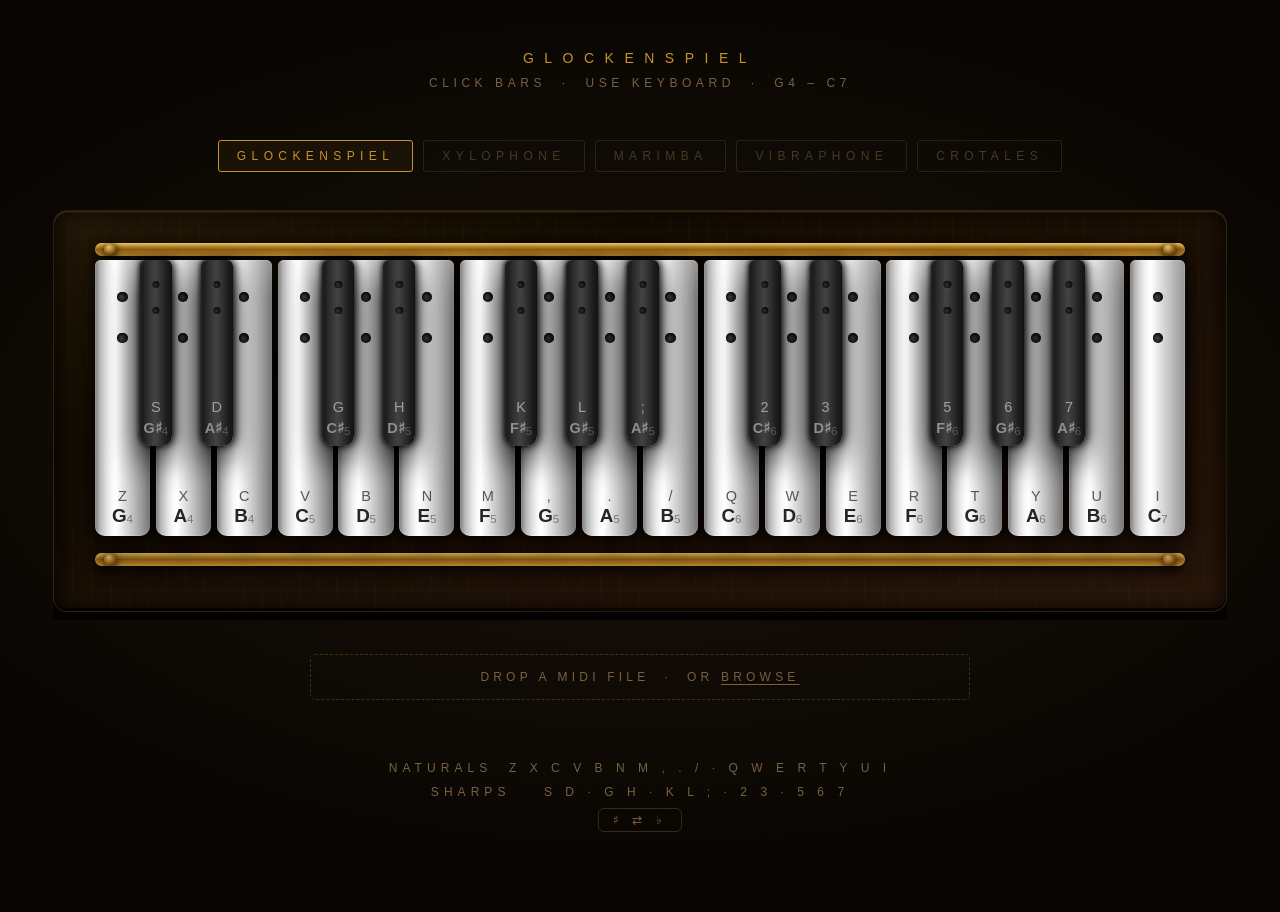
==== index.html @ 22d0d27d "Make crotales detuning pitch-dependent from measured data Using the actual Table I measurements from" ====
<!DOCTYPE html>
<html lang="en">
<head>
<meta charset="UTF-8">
<meta name="viewport" content="width=device-width, initial-scale=1.0">
<title>Mallet</title>
<meta name="theme-color" content="#080604">
<link rel="manifest" href="manifest.json">
<link rel="stylesheet" href="style.css">
</head>
<body>
<div class="page">

  <header>
    <h1>Glockenspiel</h1>
    <p>Click bars &nbsp;·&nbsp; Use keyboard &nbsp;·&nbsp; G4 – C7</p>
  </header>

  <div class="mode-selector">
    <button class="mode-btn active" data-mode="glockenspiel">Glockenspiel</button>
    <button class="mode-btn"        data-mode="xylophone">Xylophone</button>
    <button class="mode-btn"        data-mode="marimba">Marimba</button>
    <button class="mode-btn"        data-mode="vibraphone">Vibraphone</button>
    <button class="mode-btn"        data-mode="crotales">Crotales</button>
  </div>

  <div class="frame-wrap">
    <div class="frame">
      <div class="rail top"></div>
      <div class="bars-wrapper" id="barsWrapper" data-mode="glockenspiel"></div>
      <div class="rail bottom"></div>
    </div>
  </div>

  <div class="pedal-row" id="pedalIndicator">
    <span class="pedal-key">SPACE</span>
    <span class="pedal-label">Sustain pedal</span>
  </div>

  <div class="song-panel">
    <div class="drop-zone" id="dropZone">
      Drop a MIDI file &nbsp;·&nbsp; or <label for="midiInput">browse</label>
      <input type="file" id="midiInput" accept=".mid,.midi">
    </div>
    <div class="song-status" id="loadError"></div>
    <div class="song-loaded" id="songLoaded">
      <div class="song-name" id="songName"></div>
      <div class="song-btns">
        <button class="song-btn" id="btnListen">Listen</button>
        <button class="song-btn" id="btnPractice">Practice</button>
        <button class="song-btn" id="btnStop" disabled>Stop</button>
        <button class="song-btn" id="btnClear">Clear</button>
      </div>
      <div class="tempo-row">
        <span>Speed</span>
        <input type="range" id="tempoSlider" min="25" max="200" value="100">
        <span id="tempoVal">100%</span>
        <button class="song-btn" id="btnCompact" title="Cap silences between notes at 1 second">Compact</button>
        <button class="song-btn" id="btnAllNotes" title="Play out-of-range notes (audio only, no bar highlight)">All notes</button>
      </div>
      <div class="track-row" id="trackRow" style="display:none"></div>
      <div class="song-status" id="songStatus"></div>
    </div>
  </div>

  <footer id="keyGuide"></footer>

</div>
<script>
/* ═══════════════════════════════════════════
   AUDIO ENGINE
═══════════════════════════════════════════ */
let actx = null;
let noiseBuffer = null; // pre-generated marimba noise (reused across notes)
const verbs = {};
let currentMode = 'glockenspiel';
let pedalDown = false;
const vibeVoices = new Map(); // active vibraphone gain nodes for damping
const live = new Map();
const liveTimers = new Map(); // one cleanup timer per midi pitch
let onNotePlayed = () => {}; // assigned by song section

function fadeGain(gain, t, dur) {
  gain.cancelScheduledValues(t);
  // setTargetAtTime smoothly fades from whatever the current interpolated value
  // is (no pop/click), asymptotically reaching 0 with time constant dur/4.
  gain.setTargetAtTime(0.0001, t, dur / 4);
}

function releasePedal() {
  pedalDown = false;
  setPedalVisual(false);
  damp();
}

function normalizeKey(e) {
  return (e.key === ',' || e.key === '.' || e.key === '/') ? e.key : e.key.toLowerCase();
}

function damp() {
  if (!actx) return;
  const t = actx.currentTime;
  vibeVoices.forEach(mg => { try { fadeGain(mg.gain, t, 0.12); } catch(e) {} });
  setTimeout(() => vibeVoices.clear(), 300);
}

function sustain() {
  // When pedal goes down, extend decay of all currently ringing vibe notes
  if (!actx) return;
  const t = actx.currentTime;
  vibeVoices.forEach(mg => { try { fadeGain(mg.gain, t, MODES.vibraphone.maxT); } catch(e) {} });
}

function setPedalVisual(on) {
  pedalEl.classList.toggle('down', on);
}

// Bar range: the notes that have physical bars on screen
const BAR_LO = 67; // G4
const BAR_HI = 96; // C7

// Per-instrument timbre configs
const MODES = {
  glockenspiel: {
    // Inharmonic metal-bar partials (Rossing 1976). The 2.756× ratio
    // is the signature overtone that gives glockenspiels their shimmer.
    partials: [
      { r: 1.000, a: 1.00, t: 4.4  },
      { r: 2.756, a: 0.50, t: 2.9  },
      { r: 5.404, a: 0.22, t: 1.75 },
      { r: 8.933, a: 0.09, t: 1.10 },
      { r: 13.34, a: 0.035,t: 0.70 },
    ],
    gain: 0.26, attack: 0.003, reverbMix: 0.09, maxT: 5.6,
    verb: { dur: 1.8, dec: 3.0 },
  },
  xylophone: {
    // Xylophone bars are denser/harder than marimba, so the 1st overtone
    // lands a 12th above the fundamental (ratio ~3×), giving a brighter,
    // drier cut compared to marimba's wide 4× interval. Harder mallet attack.
    partials: [
      { r: 1.000, a: 1.00, t: 0.90 },
      { r: 3.000, a: 0.45, t: 0.45 },
      { r: 9.100, a: 0.12, t: 0.22 },
    ],
    gain: 0.42, attack: 0.007, reverbMix: 0.08, maxT: 1.2,
    noise: true,
    verb: { dur: 0.7, dec: 4.0 },
  },
  marimba: {
    // Marimba bars are arch-tuned so 1st overtone lands exactly 2 octaves
    // above the fundamental (ratio 4×). Wooden attack via noise burst.
    // The 4× partial gets progressively quieter and shorter at higher pitches —
    // otherwise it lands in harsh frequency territory (e.g. C7's 4× = 8 kHz).
    partials: [
      { r: 1.000, a: 1.00, t: 3.2 },
      { r: 4.000, a: 0.28,
        aFn: m => 0.28 * (0.1 + 0.9 * Math.pow(Math.max(0, 1 - (m - 67) / 29), 1.2)),
        tFn: m => Math.max(0.25, 0.55 * (1 - (m - 67) / 29 * 0.5)),
        t: 0.55 },
    ],
    gain: 0.34, attack: 0.018, reverbMix: 0.30, maxT: 3.5,
    noise: true,
    verb: { dur: 1.6, dec: 2.2 },
  },
  vibraphone: {
    // Vibraphone metal-bar partials + motor-driven tremolo (~5.4 Hz).
    // Longer sustain than glockenspiel; more reverb.
    partials: [
      { r: 1.000, a: 1.00, t: 6.0 },
      { r: 3.880, a: 0.32, t: 3.8 },
      { r: 9.450, a: 0.08, t: 1.6 },
    ],
    gain: 0.24, attack: 0.005, reverbMix: 0.14, maxT: 7.0,
    tremolo: { rate: 5.4, depth: 0.13 },
    verb: { dur: 2.4, dec: 2.2 },
  },
  crotales: {
    // Crotales are thick bell-bronze discs with a central mass, not free bars —
    // their spectrum comes from circular-plate nodal-diameter modes, labeled
    // (2,0), (3,0), (4,0) by their diameter/circle node counts. The struck disc
    // has no true fundamental: the perceived pitch is the (2,0) mode, and the
    // three modes sit at ~2 : ~4 : ~7 — i.e. the 2nd, 4th, and 7th harmonics of
    // a "nonexistent fundamental" an octave below the pitch. Relative to the
    // (2,0) mode that's the "ideal" 1 : 2 : 3.5, which is why crotales sound
    // unusually clean and bell-like next to the overtly inharmonic glockenspiel.
    //
    // But real crotales aren't ideally tuned: Deutsch, Ramirez & Moore (2004)
    // measured the whole C6–C8 Zildjian set and found both upper modes go
    // progressively FLAT relative to the (2,0) as the scale ascends (their
    // Table I / Fig. 5). rFn reproduces that measured trend with a linear fit
    // to their data, so low bars ring near 1:2:3.5 and high bars pull flatter —
    // audibly the real instrument's imperfect intonation, not an idealization.
    // Hard mallets give a fast, bright attack; solid bronze gives an
    // exceptionally long, clear ring (players often damp by hand rather than
    // wait it out).
    partials: [
      { r: 1.000, a: 1.00, t: 9.0 },
      { rFn: m => -0.01054 * m + 2.8807, a: 0.22, t: 4.5 }, // (3,0)/(2,0): ~2.18 (G4) → ~1.87 (C7)
      { rFn: m => -0.02504 * m + 5.5409, a: 0.07, t: 2.0 }, // (4,0)/(2,0): ~3.86 (G4) → ~3.14 (C7)
    ],
    gain: 0.23, attack: 0.002, reverbMix: 0.11, maxT: 9.5,
    verb: { dur: 2.6, dec: 2.6 },
  },
};

let globalVibeLFO = null, globalVibeLFOGain = null;

function boot() {
  if (actx) { actx.state === 'suspended' && actx.resume(); return; }
  actx = new (window.AudioContext || window.webkitAudioContext)();
  // Pre-generate noise buffer once; only the per-note bandpass filter frequency varies
  const nLen = actx.sampleRate * 0.035 | 0;
  noiseBuffer = actx.createBuffer(1, nLen, actx.sampleRate);
  const nd = noiseBuffer.getChannelData(0);
  for (let i = 0; i < nLen; i++) nd[i] = Math.random() * 2 - 1;
  for (const [name, cfg] of Object.entries(MODES)) {
    verbs[name] = mkVerb(actx, cfg.verb.dur, cfg.verb.dec);
    verbs[name].connect(actx.destination);
  }
  // Single global vibraphone LFO — all notes share the same motor phase
  const vt = MODES.vibraphone.tremolo;
  globalVibeLFO = actx.createOscillator();
  globalVibeLFOGain = actx.createGain();
  globalVibeLFO.type = 'sine';
  globalVibeLFO.frequency.value = vt.rate;
  globalVibeLFOGain.gain.value = vt.depth;
  globalVibeLFO.connect(globalVibeLFOGain);
  globalVibeLFO.start();
}

function mkVerb(c, dur, dec) {
  const sr = c.sampleRate, len = sr * dur | 0;
  const b = c.createBuffer(2, len, sr);
  for (let ch = 0; ch < 2; ch++) {
    const d = b.getChannelData(ch);
    for (let i = 0; i < len; i++)
      d[i] = (Math.random() * 2 - 1) * Math.pow(1 - i / len, dec);
  }
  const v = c.createConvolver(); v.buffer = b; return v;
}

const hz = m => 440 * Math.pow(2, (m - 69) / 12);

function ding(midi) {
  boot();
  const cfg = MODES[currentMode];
  const f = hz(midi), t = actx.currentTime;

  // Retrigger: fade previous voice on this pitch out fast
  const prev = live.get(midi);
  if (prev) try { fadeGain(prev, t, 0.055); } catch(e) {}

  const mg = actx.createGain();
  const damped = currentMode === 'vibraphone' && !pedalDown;
  // mg stays flat at cfg.gain — natural decay is handled by each partial's own
  // envelope. mg is only used for forced damping (retrigger / pedal release).
  mg.gain.setValueAtTime(cfg.gain, t);
  if (damped) mg.gain.setTargetAtTime(0.0001, t, 0.18 / 4); // immediate damp
  if (currentMode === 'vibraphone') vibeVoices.set(midi, mg);

  // Vibraphone tremolo: downstream gain node modulated by the shared global LFO
  // so all simultaneously ringing notes share the same motor phase.
  let outNode = mg;
  if (cfg.tremolo) {
    const tremoloGain = actx.createGain();
    tremoloGain.gain.setValueAtTime(1.0, t);
    mg.connect(tremoloGain);
    outNode = tremoloGain;
    globalVibeLFOGain.connect(tremoloGain.gain);
  }

  outNode.connect(actx.destination);

  const reverbMix = damped ? 0.01 : cfg.reverbMix;
  const rg = actx.createGain(); rg.gain.setValueAtTime(reverbMix, t);
  outNode.connect(rg); rg.connect(verbs[currentMode]);

  // Wooden mallet thump: bandpass noise centered below the note frequency
  // (yarn mallets are soft — lower center freq, broader Q than xylophone)
  if (cfg.noise) {
    const ns = actx.createBufferSource(); ns.buffer = noiseBuffer;
    const noiseFreq = currentMode === 'marimba' ? Math.min(f * 0.6, 500) : f;
    const noiseQ    = currentMode === 'marimba' ? 0.8 : 1.5;
    const noiseDur  = currentMode === 'marimba' ? 0.055 : 0.035;
    const noiseAmp  = currentMode === 'marimba' ? 0.12 : 0.18;
    const nf = actx.createBiquadFilter(); nf.type = 'bandpass'; nf.frequency.value = noiseFreq; nf.Q.value = noiseQ;
    const ng = actx.createGain();
    ng.gain.setValueAtTime(noiseAmp, t); ng.gain.exponentialRampToValueAtTime(0.0001, t + noiseDur);
    ns.connect(nf); nf.connect(ng); ng.connect(mg);
    ns.start(t); ns.stop(t + noiseDur + 0.015);
  }

  cfg.partials.forEach(p => {
    const pr = p.rFn ? p.rFn(midi) : p.r;
    const freq = f * pr;
    if (freq >= actx.sampleRate / 2) return; // above Nyquist — skip to avoid aliasing
    const o = actx.createOscillator(), g = actx.createGain();
    o.type = 'sine'; o.frequency.value = freq;
    const pa = p.aFn ? p.aFn(midi) : p.a;
    const pt = p.tFn ? p.tFn(midi) : p.t;
    g.gain.setValueAtTime(0, t);
    g.gain.linearRampToValueAtTime(pa, t + cfg.attack);
    g.gain.exponentialRampToValueAtTime(0.0001, t + pt);
    o.connect(g); g.connect(mg);
    o.start(t); o.stop(t + pt + 0.15);
  });

  live.set(midi, mg.gain);
  clearTimeout(liveTimers.get(midi));
  liveTimers.set(midi, setTimeout(() => { live.delete(midi); liveTimers.delete(midi); }, (cfg.maxT + 1) * 1000));
  onNotePlayed(midi);
}

/* ═══════════════════════════════════════════
   NOTE DEFINITIONS
   3 octaves: G4 → C7
   18 natural notes, 12 sharps (30 total)
═══════════════════════════════════════════ */
const NAT = [
  {n:'G', o:4, m:67}, {n:'A', o:4, m:69}, {n:'B', o:4, m:71},
  {n:'C', o:5, m:72}, {n:'D', o:5, m:74}, {n:'E', o:5, m:76},
  {n:'F', o:5, m:77}, {n:'G', o:5, m:79}, {n:'A', o:5, m:81},
  {n:'B', o:5, m:83}, {n:'C', o:6, m:84}, {n:'D', o:6, m:86},
  {n:'E', o:6, m:88}, {n:'F', o:6, m:89}, {n:'G', o:6, m:91},
  {n:'A', o:6, m:93}, {n:'B', o:6, m:95}, {n:'C', o:7, m:96},
];

// 17 slots = gaps between 18 naturals; null = no accidental
const SHR = [
  {n:'G\u266F', f:'A\u266D', o:4, m:68}, {n:'A\u266F', f:'B\u266D', o:4, m:70}, null,
  {n:'C\u266F', f:'D\u266D', o:5, m:73}, {n:'D\u266F', f:'E\u266D', o:5, m:75}, null,
  {n:'F\u266F', f:'G\u266D', o:5, m:78}, {n:'G\u266F', f:'A\u266D', o:5, m:80}, {n:'A\u266F', f:'B\u266D', o:5, m:82}, null,
  {n:'C\u266F', f:'D\u266D', o:6, m:85}, {n:'D\u266F', f:'E\u266D', o:6, m:87}, null,
  {n:'F\u266F', f:'G\u266D', o:6, m:90}, {n:'G\u266F', f:'A\u266D', o:6, m:92}, {n:'A\u266F', f:'B\u266D', o:6, m:94}, null,
];

// Keyboard layout mirrors a piano:
//  Natural row:  Z X C V B N M , . /  Q W E R T Y U I
//  Sharp row:    S D   G H   K L ;    2 3   5 6 7
// (J sits above the E–F gap which has no sharp, so sharps shift to K L ;)
const NAT_K = ['z','x','c','v','b','n','m',',','.','/','q','w','e','r','t','y','u','i'];
const SHR_K = ['s','d',null,'g','h',null,'k','l',';',null,'2','3',null,'5','6','7',null];

const M2K = {}, K2M = {}; // midi↔key bidirectional lookup
NAT.forEach((nd, i) => { const k = NAT_K[i]; if (k) { M2K[nd.m] = k; K2M[k] = nd.m; } });
SHR.forEach((sd, i) => { const k = SHR_K[i]; if (sd && k) { M2K[sd.m] = k; K2M[k] = sd.m; } });

/* ═══════════════════════════════════════════
   DOM CONSTRUCTION
═══════════════════════════════════════════ */
const wrap = document.getElementById('barsWrapper');
const midi2el = {}; // midi → bar DOM element

const natRow = document.createElement('div');
natRow.className = 'row-naturals';
NAT.forEach(nd => natRow.appendChild(mkBar(nd.n, nd.o, nd.m, false)));

const shrRow = document.createElement('div');
shrRow.className = 'row-sharps';
SHR.forEach(sd => {
  const sp = document.createElement('div');
  sp.className = 'sharp-spacer';
  if (sd) sp.appendChild(mkBar(sd.n, sd.o, sd.m, true, sd.f));
  shrRow.appendChild(sp);
});

wrap.appendChild(natRow);
wrap.appendChild(shrRow);

function mkBar(note, oct, midi, isSharp, flatNote = null) {
  const el = document.createElement('div');
  el.className = `bar ${isSharp ? 'sharp' : 'natural'}`;
  el.dataset.midi = midi;
  if (isSharp) { el.dataset.sharp = note; el.dataset.flat = flatNote; el.dataset.oct = oct; }
  midi2el[midi] = el;

  // Mounting holes
  for (let i = 0; i < 2; i++) {
    const h = document.createElement('div'); h.className = 'hole';
    el.appendChild(h);
  }

  // Key hint
  const k = M2K[midi];
  if (k) {
    const kl = document.createElement('span');
    kl.className = 'key-label';
    kl.textContent = k.toUpperCase();
    el.appendChild(kl);
  }

  // Note label (lowest element)
  const lbl = document.createElement('span');
  lbl.className = 'bar-label';
  lbl.innerHTML = `${note}<span class="oct">${oct}</span>`;
  el.appendChild(lbl);

  const play = e => {
    e.preventDefault();
    ding(midi);
    flash(el);
  };
  el.addEventListener('mousedown', play);
  el.addEventListener('touchstart', play, { passive: false });
  return el;
}

function flash(el) {
  el.classList.remove('hit');
  void el.offsetWidth; // restart animation
  el.classList.add('hit');
  setTimeout(() => el.classList.remove('hit'), 580);
}

/* ═══════════════════════════════════════════
   LABEL MODE  (Shift key cycles)
═══════════════════════════════════════════ */
const LABEL_MODES = ['sharps', 'flats', 'none'];
let labelMode = 'sharps';

function applyLabelMode() {
  wrap.dataset.labels = labelMode;
  document.querySelectorAll('.bar.sharp').forEach(bar => {
    const lbl = bar.querySelector('.bar-label');
    if (!lbl) return;
    const name = labelMode === 'flats' ? bar.dataset.flat : bar.dataset.sharp;
    lbl.innerHTML = `${name}<span class="oct">${bar.dataset.oct}</span>`;
  });
}
applyLabelMode();

/* ═══════════════════════════════════════════
   KEYBOARD INPUT
═══════════════════════════════════════════ */
const held = new Set();
const modeButtons = document.querySelectorAll('.mode-btn');
const pedalEl = document.getElementById('pedalIndicator');

document.addEventListener('keydown', e => {
  if (e.repeat || e.ctrlKey || e.metaKey || e.altKey) return;

  // Shift = cycle note label mode (sharps → flats → none)
  if (e.key === 'Shift') {
    labelMode = LABEL_MODES[(LABEL_MODES.indexOf(labelMode) + 1) % LABEL_MODES.length];
    applyLabelMode();
    return;
  }

  if (e.shiftKey) return; // don't play notes while shift is held

  // Spacebar = vibraphone sustain pedal
  if (e.code === 'Space') {
    e.preventDefault();
    if (currentMode === 'vibraphone' && !pedalDown) {
      pedalDown = true;
      setPedalVisual(true);
      sustain(); // extend any already-ringing notes
    }
    return;
  }

  const key = normalizeKey(e);
  if (held.has(key)) return;
  const midi = K2M[key];
  if (!midi) return;
  e.preventDefault();
  held.add(key);
  ding(midi);
  const bar = midi2el[midi];
  if (bar) flash(bar);
});

document.addEventListener('keyup', e => {
  // Release pedal
  if (e.code === 'Space') {
    e.preventDefault();
    if (pedalDown) releasePedal();
    return;
  }
  held.delete(normalizeKey(e));
});

/* ═══════════════════════════════════════════
   MODE SWITCHING
═══════════════════════════════════════════ */
modeButtons.forEach(btn => {
  btn.addEventListener('click', () => {
    btn.blur(); // prevent button keeping focus and stealing spacebar
    if (pedalDown) releasePedal();

    currentMode = btn.dataset.mode;
    modeButtons.forEach(b => b.classList.remove('active'));
    btn.classList.add('active');
    wrap.dataset.mode = currentMode;
    document.querySelector('header h1').textContent = btn.textContent;

    // Show pedal hint only for vibraphone
    pedalEl.classList.toggle('visible', currentMode === 'vibraphone');
  });
});

/* ═══════════════════════════════════════════
   KEY GUIDE FOOTER
═══════════════════════════════════════════ */
document.getElementById('keyGuide').innerHTML =
  'Naturals&nbsp; Z X C V B N M , . / · Q W E R T Y U I<br>' +
  'Sharps&nbsp;&nbsp;&nbsp; S D · G H · K L ; · 2 3 · 5 6 7<br>' +
  '<button id="btnLabelCycle" class="label-cycle-btn">&#9839; &#8644; &#9837;</button>';

document.getElementById('btnLabelCycle').addEventListener('click', () => {
  labelMode = LABEL_MODES[(LABEL_MODES.indexOf(labelMode) + 1) % LABEL_MODES.length];
  applyLabelMode();
});
</script>
<script src="parser.js"></script>
<script src="midi.js"></script>
<script>
  if ('serviceWorker' in navigator) {
    navigator.serviceWorker.register('/mallet/sw.js');
  }
</script>
</body>
</html>
---- style.css ----
*, *::before, *::after { margin: 0; padding: 0; box-sizing: border-box; }

:root {
  --nat-w: 38px;
  --nat-h: 190px;
  --shr-w: 22px;
  --shr-h: 128px;
  --slot:  42px;
  --half:  21px;
  --gold:  #c8922a;
}

body {
  background: #080604;
  min-height: 100vh;
  display: flex;
  flex-direction: column;
  align-items: center;
  justify-content: center;
  font-family: 'Optima', 'Segoe UI', Candara, 'Gill Sans MT', sans-serif;
  overflow-x: auto;
  padding: 50px 24px 80px;
}

body::before {
  content: '';
  position: fixed;
  inset: 0;
  background: radial-gradient(ellipse 65% 50% at 50% 48%, rgba(55,35,12,0.42) 0%, transparent 100%);
  pointer-events: none;
}

.page {
  position: relative;
  z-index: 1;
  display: flex;
  flex-direction: column;
  align-items: center;
}

/* ── HEADER ── */
header {
  text-align: center;
  margin-bottom: 50px;
}
header h1 {
  font-size: 14px;
  font-weight: 400;
  letter-spacing: 0.75em;
  text-transform: uppercase;
  color: var(--gold);
  margin-bottom: 10px;
}
header p {
  font-size: 12px;
  letter-spacing: 0.38em;
  text-transform: uppercase;
  color: #7a6040;
}

/* ── FRAME SCROLL WRAPPER ── */
.frame-wrap {
  overflow-x: auto;
  -webkit-overflow-scrolling: touch;
  max-width: 100vw;
  padding-bottom: 8px; /* room for scrollbar if visible */
}

/* ── FRAME ── */
.frame {
  position: relative;
  zoom: 1.45;
  background:
    repeating-linear-gradient(89deg,
      rgba(255,185,55,0.014) 0px, rgba(255,185,55,0.014) 1px,
      transparent 1px, transparent 13px),
    linear-gradient(158deg, #231808 0%, #130c02 28%, #1e1107 62%, #28160a 100%);
  border-radius: 10px;
  padding: 34px 28px 52px;
  border: 1px solid rgba(200,146,42,0.1);
  box-shadow:
    0 55px 130px rgba(0,0,0,0.97),
    0 22px 55px rgba(0,0,0,0.85),
    inset 0 1px 0 rgba(200,146,42,0.2),
    inset 0 -2px 0 rgba(0,0,0,0.7),
    inset 5px 0 10px rgba(0,0,0,0.5),
    inset -5px 0 10px rgba(0,0,0,0.5);
}

/* ── RAILS ── */
.rail {
  position: absolute;
  left: 28px;
  right: 28px;
  height: 9px;
  border-radius: 5px;
  background: linear-gradient(180deg,
    rgba(235,192,88,0.95) 0%,
    rgba(152,98,18,1)    50%,
    rgba(210,158,58,0.9) 100%);
  box-shadow: 0 3px 9px rgba(0,0,0,0.8), inset 0 1px 2px rgba(255,242,148,0.38);
}
.rail.top    { top: 22px; }
.rail.bottom { bottom: 31px; }
.rail::before, .rail::after {
  content: '';
  position: absolute;
  width: 9px; height: 9px;
  border-radius: 50%;
  top: 0;
  background: radial-gradient(circle at 38% 33%, #e8ca72, #9a6515, #280f04);
  box-shadow: 0 1px 5px rgba(0,0,0,0.95);
}
.rail::before { left: 6px; }
.rail::after  { right: 6px; }

/* ── BARS WRAPPER ── */
.bars-wrapper { position: relative; }

.row-naturals {
  display: flex;
  gap: 4px;
  position: relative;
  z-index: 1;
}

.row-sharps {
  position: absolute;
  top: 0;
  left: var(--half);
  display: flex;
  z-index: 3;
  pointer-events: none;
}
.sharp-spacer {
  width: var(--slot);
  display: flex;
  justify-content: center;
  pointer-events: none;
}

/* ── BARS ── */
.bar {
  position: relative;
  cursor: crosshair;
  border-radius: 4px 4px 7px 7px;
  user-select: none;
  display: flex;
  flex-direction: column;
  align-items: center;
  flex-shrink: 0;
  pointer-events: all;
  touch-action: none;
}

.bar.natural {
  width: var(--nat-w);
  height: var(--nat-h);
  background: linear-gradient(90deg,
    #767676  0%,
    #b2b2b2  8%,
    #d4d4d4 17%,
    #eaeaea 24%,
    #f9f9f9 31%,
    #ffffff 38%,
    #f5f5f5 44%,
    #e2e2e2 54%,
    #cacaca 68%,
    #b0b0b0 83%,
    #979797 100%);
  box-shadow:
    4px 0 8px rgba(0,0,0,0.45),
    -2px 0 5px rgba(0,0,0,0.28),
    0 10px 22px rgba(0,0,0,0.62),
    inset 0 0 1px rgba(255,255,255,0.92);
}
.bar.natural:hover { filter: brightness(1.07); }

.bar.sharp {
  width: var(--shr-w);
  height: var(--shr-h);
  background: linear-gradient(90deg,
    #131313  0%,
    #212121 12%,
    #2f2f2f 25%,
    #3a3a3a 37%,
    #424242 46%,
    #3c3c3c 55%,
    #2d2d2d 70%,
    #1e1e1e 84%,
    #141414 100%);
  box-shadow:
    2px 0 6px rgba(0,0,0,0.82),
    -1px 0 3px rgba(0,0,0,0.62),
    0 10px 22px rgba(0,0,0,0.88),
    inset 1px 0 1px rgba(65,65,65,0.35);
}
.bar.sharp:hover { filter: brightness(1.45); }

/* ── HOLES ── */
.hole {
  position: absolute;
  border-radius: 50%;
  background: radial-gradient(circle at 36% 32%, #676767, #333, #0d0d0d);
  box-shadow: inset 0 1.5px 3.5px rgba(0,0,0,1), 0 0.5px 0 rgba(210,210,210,0.07);
  left: 50%;
  transform: translateX(-50%);
}
.bar.natural .hole { width: 7px; height: 7px; }
.bar.sharp   .hole { width: 5px; height: 5px; }
.bar.natural .hole:nth-child(1) { top: 22px; }
.bar.natural .hole:nth-child(2) { top: 50px; }
.bar.sharp   .hole:nth-child(1) { top: 14px; }
.bar.sharp   .hole:nth-child(2) { top: 32px; }

/* ── LABEL MODE ── */
.bars-wrapper[data-labels="none"] .bar-label { visibility: hidden; }

/* ── LABELS ── */
.bar-label {
  position: absolute;
  bottom: 7px;
  font-weight: 700;
  text-align: center;
  line-height: 1;
  pointer-events: none;
}
.bar.natural .bar-label { font-size: 13px; letter-spacing: -0.01em; color: #262626; }
.bar.sharp   .bar-label { font-size: 10px;  color: #8e8e8e; }

.oct {
  font-size: 8px;
  font-weight: 400;
  vertical-align: baseline;
  position: relative;
  top: 1px;
  opacity: 0.5;
}

.key-label {
  position: absolute;
  bottom: 22px;
  font-size: 10px;
  line-height: 1;
  pointer-events: none;
  letter-spacing: 0;
}
.bar.natural .key-label { color: rgba(40,30,20,0.72); }
.bar.sharp   .key-label { color: rgba(210,200,190,0.7); }

/* ── STRIKE ANIMATIONS ── */
@keyframes flashNat {
  0%   { filter: brightness(1); }
  5%   { filter: brightness(2.3) saturate(0.55); }
  100% { filter: brightness(1); }
}
@keyframes flashShr {
  0%   { filter: brightness(1); }
  5%   { filter: brightness(5.0); }
  100% { filter: brightness(1); }
}
@keyframes glowNat {
  0%, 100% {
    box-shadow:
      4px 0 8px rgba(0,0,0,0.45), -2px 0 5px rgba(0,0,0,0.28),
      0 10px 22px rgba(0,0,0,0.62), inset 0 0 1px rgba(255,255,255,0.92);
  }
  6% {
    box-shadow:
      0 0 38px rgba(255,242,148,1),
      0 0 75px rgba(255,212,72,0.65),
      0 0 120px rgba(255,180,42,0.28);
  }
}
@keyframes glowShr {
  0%, 100% {
    box-shadow:
      2px 0 6px rgba(0,0,0,0.82), -1px 0 3px rgba(0,0,0,0.62),
      0 10px 22px rgba(0,0,0,0.88), inset 1px 0 1px rgba(65,65,65,0.35);
  }
  6% {
    box-shadow:
      0 0 28px rgba(155,210,255,0.9),
      0 0 60px rgba(115,175,255,0.55),
      0 0 100px rgba(100,148,255,0.22);
  }
}
.bar.natural.hit { animation: flashNat 0.58s ease-out forwards, glowNat 0.58s ease-out forwards; }
.bar.sharp.hit   { animation: flashShr 0.58s ease-out forwards, glowShr 0.58s ease-out forwards; }

/* ── FOOTER ── */
footer {
  margin-top: 40px;
  font-size: 12px;
  letter-spacing: 0.42em;
  text-transform: uppercase;
  color: #7a6040;
  text-align: center;
  line-height: 2;
}

/* ── LABEL CYCLE BUTTON ── */
.label-cycle-btn {
  background: none;
  border: 1px solid #3a2a10;
  border-radius: 6px;
  color: #7a6040;
  font-size: 12px;
  letter-spacing: 0.42em;
  text-transform: uppercase;
  padding: 4px 14px;
  cursor: pointer;
  margin-top: 4px;
  transition: border-color 0.15s, color 0.15s;
}
.label-cycle-btn:hover, .label-cycle-btn:active {
  border-color: #c8922a;
  color: #c8922a;
}

/* ── RESPONSIVE ZOOM ── */
@media (max-width: 1100px) { .frame { zoom: 1.0; } }
@media (max-width: 720px)  { .frame { zoom: 0.78; } }

::-webkit-scrollbar { width: 4px; height: 4px; }
::-webkit-scrollbar-track { background: #080604; }
::-webkit-scrollbar-thumb { background: #281e0e; border-radius: 2px; }

/* ── PEDAL INDICATOR ── */
.pedal-row {
  display: none;
  align-items: center;
  gap: 10px;
  margin-top: 22px;
  font-size: 12px;
  letter-spacing: 0.38em;
  text-transform: uppercase;
}
.pedal-row.visible { display: flex; }
.pedal-key {
  border: 1px solid var(--gold);
  color: var(--gold);
  padding: 4px 12px;
  border-radius: 3px;
  transition: all 0.08s;
  letter-spacing: 0.35em;
}
.pedal-label { color: #c8922a; }
.pedal-row.down .pedal-key {
  border-color: var(--gold);
  color: var(--gold);
  background: rgba(200,146,42,0.1);
  box-shadow: 0 0 12px rgba(200,146,42,0.35);
}
.pedal-row.down .pedal-label { color: #c8922a; }

/* ── MODE SELECTOR ── */
.mode-selector {
  display: flex;
  gap: 10px;
  margin-bottom: 38px;
}
.mode-btn {
  font-family: inherit;
  font-size: 12px;
  font-weight: 400;
  letter-spacing: 0.45em;
  text-transform: uppercase;
  background: none;
  border: 1px solid rgba(200,146,42,0.18);
  color: #4a3824;
  padding: 8px 18px;
  border-radius: 3px;
  cursor: pointer;
  transition: border-color 0.2s, color 0.2s, background 0.2s;
}
.mode-btn:hover  { border-color: rgba(200,146,42,0.5); color: #8a6030; }
.mode-btn.active { border-color: var(--gold); color: var(--gold); background: rgba(200,146,42,0.07); }

/* ── MARIMBA: rosewood/padauk bars ── */
.bars-wrapper[data-mode="marimba"] .bar.natural {
  background: linear-gradient(90deg,
    #7a4e18  0%, #b87830  8%, #d49040 17%,
    #e8a850 24%, #f0b858 31%, #f4c060 38%,
    #eeb054 44%, #d49840 54%, #b87828 68%,
    #9a6018 83%, #7a4a10 100%);
  box-shadow: 4px 0 8px rgba(0,0,0,0.5), -2px 0 5px rgba(0,0,0,0.3),
    0 10px 22px rgba(0,0,0,0.65), inset 0 0 1px rgba(255,220,140,0.4);
}
.bars-wrapper[data-mode="marimba"] .bar.sharp {
  background: linear-gradient(90deg,
    #1e0e04  0%, #301808 12%, #3e2010 25%,
    #4a2814 37%, #502a14 46%, #4a2812 55%,
    #382010 70%, #28160a 84%, #1c0e04 100%);
}
.bars-wrapper[data-mode="marimba"] .bar.natural .bar-label  { color: #3a2008; }
.bars-wrapper[data-mode="marimba"] .bar.natural .key-label  { color: rgba(40,20,8,0.72); }
.bars-wrapper[data-mode="marimba"] .bar.natural .hole {
  background: radial-gradient(circle at 36% 32%, #5a3a18, #2a1808, #0e0804);
}

/* ── XYLOPHONE: dense dark rosewood bars ── */
.bars-wrapper[data-mode="xylophone"] .bar.natural {
  background: linear-gradient(90deg,
    #5a2810  0%, #8c4020 8%,  #a84e28 17%,
    #bc5c30 24%, #c86438 31%, #cc6840 38%,
    #c05e34 44%, #a84a24 54%, #8a3818 68%,
    #6e2c10 83%, #562008 100%);
  box-shadow: 4px 0 8px rgba(0,0,0,0.55), -2px 0 5px rgba(0,0,0,0.35),
    0 10px 22px rgba(0,0,0,0.7), inset 0 0 1px rgba(220,160,100,0.35);
}
.bars-wrapper[data-mode="xylophone"] .bar.sharp {
  background: linear-gradient(90deg,
    #160804  0%, #220c06 12%, #2e1008 25%,
    #381408 37%, #3c140a 46%, #381408 55%,
    #2c1006 70%, #200c04 84%, #160804 100%);
}
.bars-wrapper[data-mode="xylophone"] .bar.natural .bar-label { color: #2a1006; }
.bars-wrapper[data-mode="xylophone"] .bar.natural .key-label { color: rgba(35,15,5,0.72); }
.bars-wrapper[data-mode="xylophone"] .bar.natural .hole {
  background: radial-gradient(circle at 36% 32%, #4a2410, #221008, #0a0402);
}

/* ── VIBRAPHONE: warm golden aluminum bars ── */
.bars-wrapper[data-mode="vibraphone"] .bar.natural {
  background: linear-gradient(90deg,
    #888070  0%, #c0b090  8%, #d8caa8 17%,
    #ece0c0 24%, #f8f0d8 31%, #fffae8 38%,
    #f5ecda 44%, #e2d4b8 54%, #c8b898 68%,
    #b0a080 83%, #988870 100%);
  box-shadow: 4px 0 8px rgba(0,0,0,0.42), -2px 0 5px rgba(0,0,0,0.26),
    0 10px 22px rgba(0,0,0,0.58), inset 0 0 1px rgba(255,248,210,0.9);
}
.bars-wrapper[data-mode="vibraphone"] .bar.sharp {
  background: linear-gradient(90deg,
    #1a1810  0%, #282418 12%, #343020 25%,
    #3e3a28 37%, #443e2c 46%, #3e3a28 55%,
    #302c1e 70%, #222018 84%, #1a1810 100%);
}
.bars-wrapper[data-mode="vibraphone"] .bar.natural .bar-label { color: #3a3020; }
.bars-wrapper[data-mode="vibraphone"] .bar.natural .key-label { color: rgba(50,40,20,0.72); }

/* ── CROTALES: polished bronze discs ── */
.bars-wrapper[data-mode="crotales"] .bar.natural {
  background: linear-gradient(90deg,
    #6b4a10  0%, #a67818  8%, #c89428 17%,
    #e0ac38 24%, #f0c048 31%, #fbd058 38%,
    #f2c24c 44%, #daa838 54%, #ba8420 68%,
    #96661a 83%, #704e12 100%);
  box-shadow: 4px 0 8px rgba(0,0,0,0.5), -2px 0 5px rgba(0,0,0,0.3),
    0 10px 22px rgba(0,0,0,0.65), inset 0 0 1px rgba(255,232,160,0.85);
}
.bars-wrapper[data-mode="crotales"] .bar.sharp {
  background: linear-gradient(90deg,
    #1c1204  0%, #2c1c08 12%, #3a260c 25%,
    #443010 37%, #4a3412 46%, #443010 55%,
    #362810 70%, #241804 84%, #180e02 100%);
}
.bars-wrapper[data-mode="crotales"] .bar.natural .bar-label { color: #2a1c06; }
.bars-wrapper[data-mode="crotales"] .bar.natural .key-label { color: rgba(42,28,6,0.72); }
.bars-wrapper[data-mode="crotales"] .bar.natural .hole {
  background: radial-gradient(circle at 36% 32%, #8a6218, #402c0a, #140c02);
}

/* ── PRACTICE CUE ── */
@keyframes cueNat {
  0%, 100% { filter: brightness(1.1); }
  50%       { filter: brightness(1.5) drop-shadow(0 0 9px rgba(200,146,42,0.9)); }
}
@keyframes cueShr {
  0%, 100% { filter: brightness(1.6); }
  50%       { filter: brightness(4.2) drop-shadow(0 0 9px rgba(200,146,42,0.9)); }
}
.bar.natural.cue { animation: cueNat 0.72s ease-in-out infinite; }
.bar.sharp.cue   { animation: cueShr 0.72s ease-in-out infinite; }

/* ── SONG PANEL ── */
.song-panel {
  margin-top: 34px;
  width: min(660px, 100%);
  text-align: center;
}
.drop-zone {
  border: 1px dashed rgba(200,146,42,0.28);
  border-radius: 5px;
  padding: 15px 20px;
  font-size: 12px;
  letter-spacing: 0.35em;
  text-transform: uppercase;
  color: #7a6040;
  transition: border-color 0.2s, color 0.2s;
  user-select: none;
}
.drop-zone.over, .drop-zone:focus-within { border-color: var(--gold); color: var(--gold); }
.drop-zone label { cursor: pointer; text-decoration: underline; text-underline-offset: 3px; }
.drop-zone input[type="file"] { display: none; }
.song-loaded { display: none; }
.song-loaded.active { display: block; }
.song-name {
  font-size: 12px;
  letter-spacing: 0.45em;
  text-transform: uppercase;
  color: var(--gold);
  margin-bottom: 14px;
  white-space: nowrap;
  overflow: hidden;
  text-overflow: ellipsis;
}
.song-btns {
  display: flex;
  justify-content: center;
  gap: 8px;
  margin-bottom: 12px;
  flex-wrap: wrap;
}
.song-btn {
  font-family: inherit;
  font-size: 11px;
  letter-spacing: 0.35em;
  text-transform: uppercase;
  background: none;
  border: 1px solid rgba(200,146,42,0.22);
  color: #7a6040;
  padding: 7px 14px;
  border-radius: 3px;
  cursor: pointer;
  transition: border-color 0.18s, color 0.18s, background 0.18s;
}
.song-btn:hover:not(:disabled) { border-color: rgba(200,146,42,0.55); color: #a07840; }
.song-btn.active { border-color: var(--gold); color: var(--gold); background: rgba(200,146,42,0.07); }
.song-btn:disabled { opacity: 0.25; cursor: default; }
.tempo-row {
  display: flex;
  align-items: center;
  justify-content: center;
  gap: 10px;
  font-size: 11px;
  letter-spacing: 0.32em;
  text-transform: uppercase;
  color: #7a6040;
  margin-bottom: 10px;
}
.tempo-row input[type="range"] { width: 88px; accent-color: var(--gold); cursor: pointer; }
.track-row {
  display: flex;
  align-items: center;
  justify-content: center;
  gap: 6px;
  font-size: 11px;
  letter-spacing: 0.32em;
  text-transform: uppercase;
  color: #7a6040;
  margin-bottom: 10px;
  flex-wrap: wrap;
}
.song-status {
  font-size: 11px;
  letter-spacing: 0.32em;
  text-transform: uppercase;
  color: #7a6040;
  min-height: 1.4em;
}
</style>
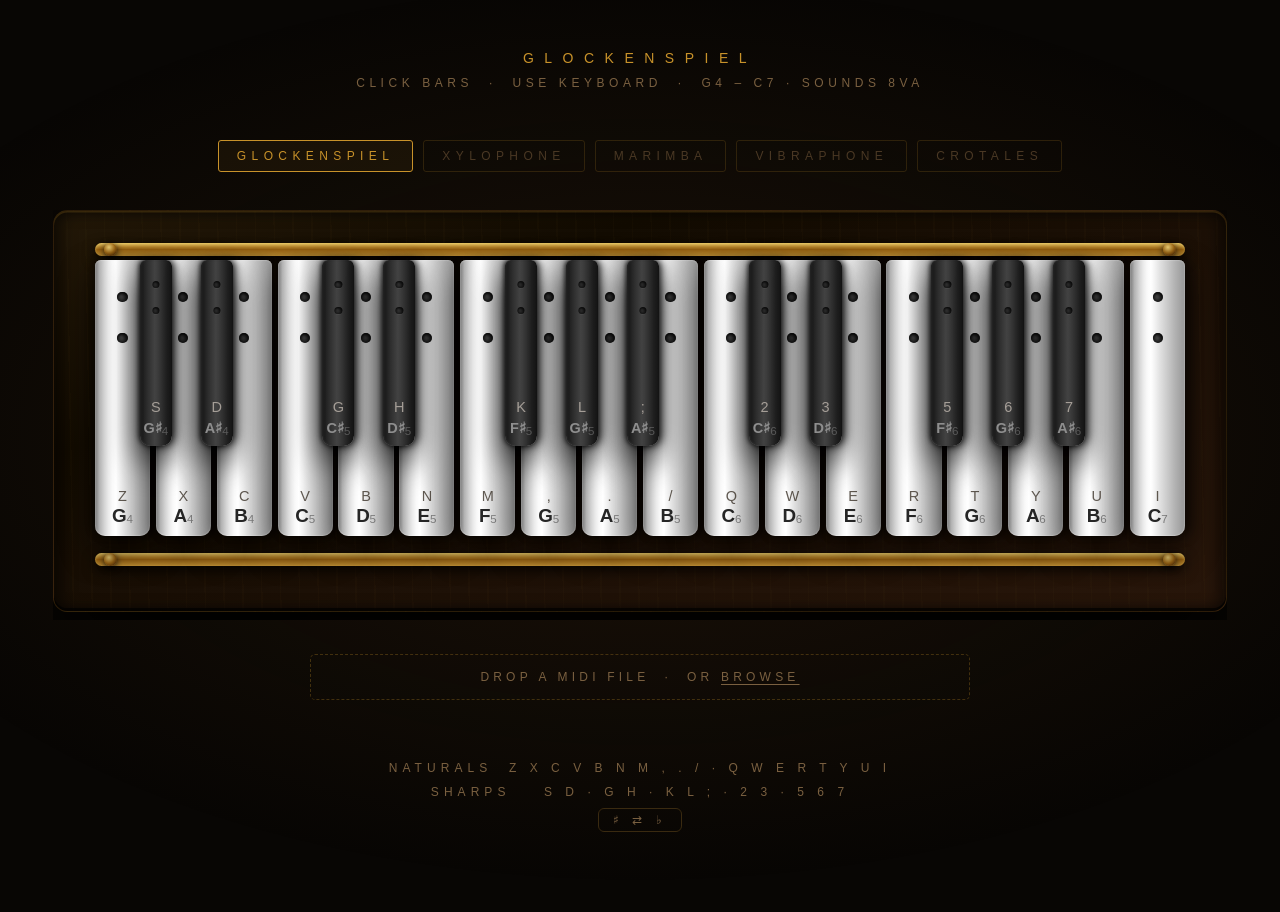
==== commit 2a45216f: "Sound glockenspiel and crotales an octave above the bar label A real glockenspiel sounds G5-C8 and a" ====
--- a/index.html
+++ b/index.html
@@ -13,7 +13,7 @@
 
   <header>
     <h1>Glockenspiel</h1>
-    <p>Click bars &nbsp;·&nbsp; Use keyboard &nbsp;·&nbsp; G4 – C7</p>
+    <p>Click bars &nbsp;·&nbsp; Use keyboard &nbsp;·&nbsp; G4 – C7<span id="octaveNote"> · sounds 8va</span></p>
   </header>
 
   <div class="mode-selector">
@@ -132,6 +132,7 @@
       { r: 13.34, a: 0.035,t: 0.70 },
     ],
     gain: 0.26, attack: 0.003, reverbMix: 0.09, maxT: 5.6,
+    transpose: 12, // sounds G5–C8 — a real glockenspiel's range
     verb: { dur: 1.8, dec: 3.0 },
   },
   xylophone: {
@@ -165,7 +166,9 @@
   },
   vibraphone: {
     // Vibraphone metal-bar partials + motor-driven tremolo (~5.4 Hz).
-    // Longer sustain than glockenspiel; more reverb.
+    // Longer sustain than glockenspiel; more reverb. Bars are arch-tuned to a
+    // 4× overtone in theory, but an exact 4× sounded wrong by ear — 3.88×
+    // (~53 cents flat) was chosen deliberately.
     partials: [
       { r: 1.000, a: 1.00, t: 6.0 },
       { r: 3.880, a: 0.32, t: 3.8 },
@@ -191,15 +194,18 @@
     // Table I / Fig. 5). rFn reproduces that measured trend with a linear fit
     // to their data, so low bars ring near 1:2:3.5 and high bars pull flatter —
     // audibly the real instrument's imperfect intonation, not an idealization.
+    // rFn receives the sounding pitch, so with the octave transpose the bars
+    // land almost entirely inside the measured C6–C8 range.
     // Hard mallets give a fast, bright attack; solid bronze gives an
     // exceptionally long, clear ring (players often damp by hand rather than
     // wait it out).
     partials: [
       { r: 1.000, a: 1.00, t: 9.0 },
-      { rFn: m => -0.01054 * m + 2.8807, a: 0.22, t: 4.5 }, // (3,0)/(2,0): ~2.18 (G4) → ~1.87 (C7)
-      { rFn: m => -0.02504 * m + 5.5409, a: 0.07, t: 2.0 }, // (4,0)/(2,0): ~3.86 (G4) → ~3.14 (C7)
+      { rFn: m => -0.01054 * m + 2.8807, a: 0.22, t: 4.5 }, // (3,0)/(2,0): ~2.05 (G5) → ~1.74 (C8)
+      { rFn: m => -0.02504 * m + 5.5409, a: 0.07, t: 2.0 }, // (4,0)/(2,0): ~3.56 (G5) → ~2.84 (C8)
     ],
     gain: 0.23, attack: 0.002, reverbMix: 0.11, maxT: 9.5,
+    transpose: 12, // sounds G5–C8, overlapping the real C6–C8 set
     verb: { dur: 2.6, dec: 2.6 },
   },
 };
@@ -242,10 +248,19 @@
 
 const hz = m => 440 * Math.pow(2, (m - 69) / 12);
 
-function ding(midi) {
+// Velocity → loudness and brightness. vel is MIDI 1–127; keyboard/mouse hits
+// default to 127 so live playing is unchanged. A harder strike is both louder
+// and brighter: real mallets excite more upper partials the harder they hit.
+const velGain   = vel => Math.pow(vel / 127, 1.5);
+const velBright = vel => 0.4 + 0.6 * vel / 127;
+
+function ding(midi, vel = 127) {
   boot();
   const cfg = MODES[currentMode];
-  const f = hz(midi), t = actx.currentTime;
+  // `midi` is the bar; `sm` is the pitch the instrument actually sounds
+  const sm = midi + (cfg.transpose || 0);
+  const f = hz(sm), t = actx.currentTime;
+  const loud = velGain(vel), bright = velBright(vel);
 
   // Retrigger: fade previous voice on this pitch out fast
   const prev = live.get(midi);
@@ -255,7 +270,7 @@
   const damped = currentMode === 'vibraphone' && !pedalDown;
   // mg stays flat at cfg.gain — natural decay is handled by each partial's own
   // envelope. mg is only used for forced damping (retrigger / pedal release).
-  mg.gain.setValueAtTime(cfg.gain, t);
+  mg.gain.setValueAtTime(cfg.gain * loud, t);
   if (damped) mg.gain.setTargetAtTime(0.0001, t, 0.18 / 4); // immediate damp
   if (currentMode === 'vibraphone') vibeVoices.set(midi, mg);
 
@@ -283,7 +298,7 @@
     const noiseFreq = currentMode === 'marimba' ? Math.min(f * 0.6, 500) : f;
     const noiseQ    = currentMode === 'marimba' ? 0.8 : 1.5;
     const noiseDur  = currentMode === 'marimba' ? 0.055 : 0.035;
-    const noiseAmp  = currentMode === 'marimba' ? 0.12 : 0.18;
+    const noiseAmp  = (currentMode === 'marimba' ? 0.12 : 0.18) * bright;
     const nf = actx.createBiquadFilter(); nf.type = 'bandpass'; nf.frequency.value = noiseFreq; nf.Q.value = noiseQ;
     const ng = actx.createGain();
     ng.gain.setValueAtTime(noiseAmp, t); ng.gain.exponentialRampToValueAtTime(0.0001, t + noiseDur);
@@ -291,14 +306,14 @@
     ns.start(t); ns.stop(t + noiseDur + 0.015);
   }
 
-  cfg.partials.forEach(p => {
-    const pr = p.rFn ? p.rFn(midi) : p.r;
+  cfg.partials.forEach((p, i) => {
+    const pr = p.rFn ? p.rFn(sm) : p.r;
     const freq = f * pr;
     if (freq >= actx.sampleRate / 2) return; // above Nyquist — skip to avoid aliasing
     const o = actx.createOscillator(), g = actx.createGain();
     o.type = 'sine'; o.frequency.value = freq;
-    const pa = p.aFn ? p.aFn(midi) : p.a;
-    const pt = p.tFn ? p.tFn(midi) : p.t;
+    const pa = (p.aFn ? p.aFn(sm) : p.a) * (i ? bright : 1);
+    const pt = p.tFn ? p.tFn(sm) : p.t;
     g.gain.setValueAtTime(0, t);
     g.gain.linearRampToValueAtTime(pa, t + cfg.attack);
     g.gain.exponentialRampToValueAtTime(0.0001, t + pt);
@@ -494,6 +509,7 @@
     btn.classList.add('active');
     wrap.dataset.mode = currentMode;
     document.querySelector('header h1').textContent = btn.textContent;
+    document.getElementById('octaveNote').textContent = MODES[currentMode].transpose ? ' · sounds 8va' : '';
 
     // Show pedal hint only for vibraphone
     pedalEl.classList.toggle('visible', currentMode === 'vibraphone');
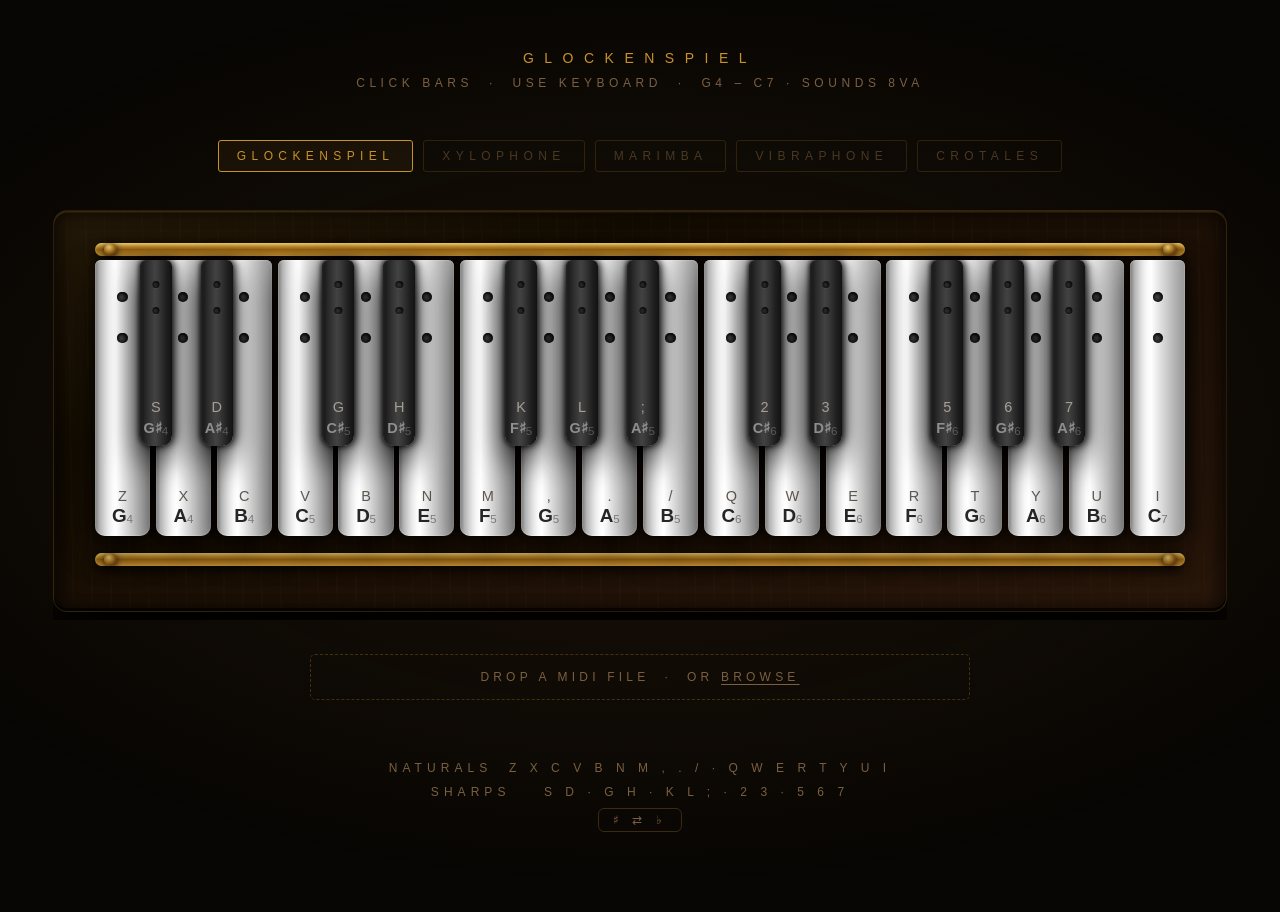
==== commit fc85ac10: "Sound glockenspiel and crotales an octave above the bar label A real glockenspiel sounds G5-C8 and a" ====
--- a/index.html
+++ b/index.html
@@ -166,9 +166,7 @@
   },
   vibraphone: {
     // Vibraphone metal-bar partials + motor-driven tremolo (~5.4 Hz).
-    // Longer sustain than glockenspiel; more reverb. Bars are arch-tuned to a
-    // 4× overtone in theory, but an exact 4× sounded wrong by ear — 3.88×
-    // (~53 cents flat) was chosen deliberately.
+    // Longer sustain than glockenspiel; more reverb.
     partials: [
       { r: 1.000, a: 1.00, t: 6.0 },
       { r: 3.880, a: 0.32, t: 3.8 },
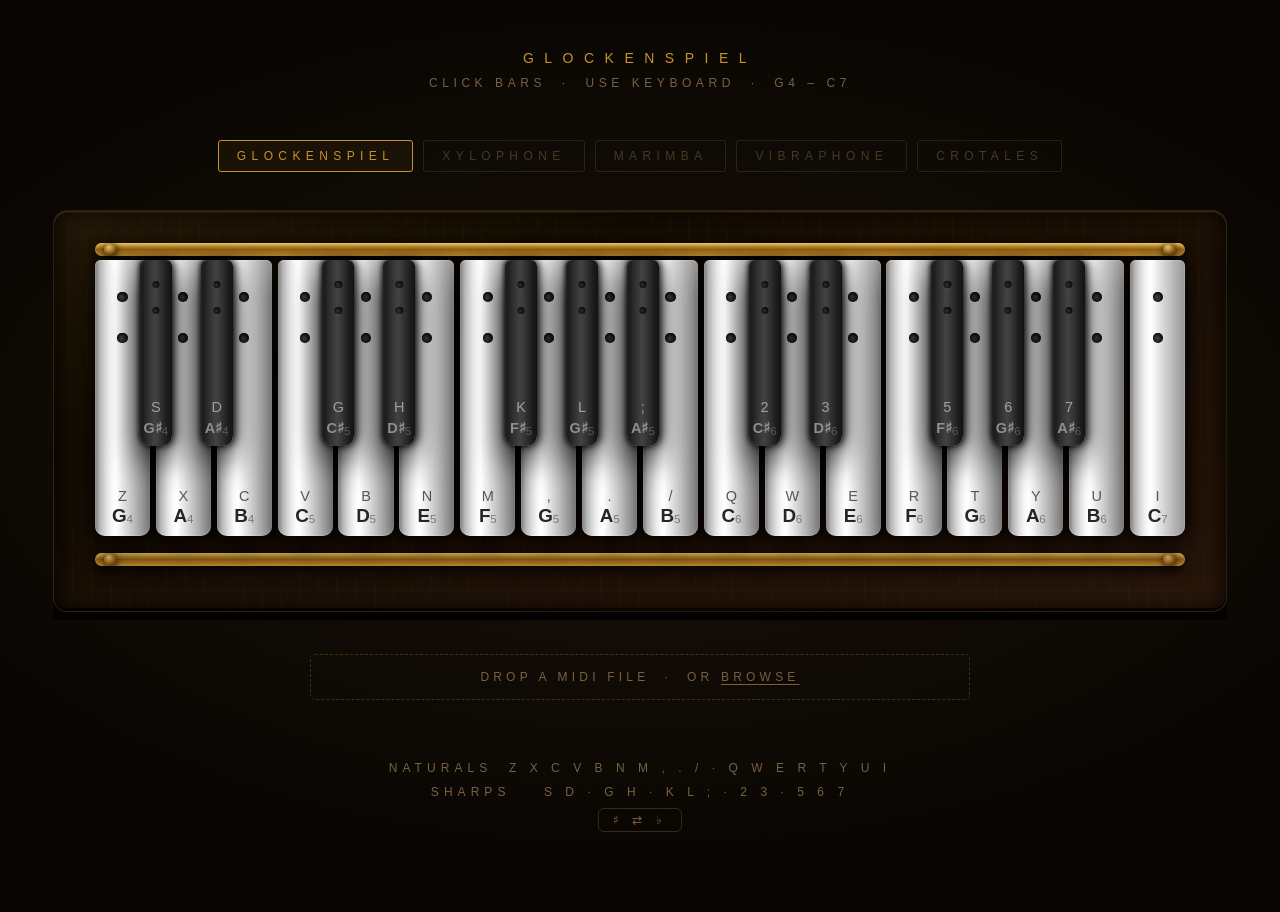
==== commit 9d9af9c4: "Document the vibraphone's 3.88x overtone as a by-ear choice theory.md says vibraphone bars are tuned" ====
--- a/index.html
+++ b/index.html
@@ -13,7 +13,7 @@
 
   <header>
     <h1>Glockenspiel</h1>
-    <p>Click bars &nbsp;·&nbsp; Use keyboard &nbsp;·&nbsp; G4 – C7<span id="octaveNote"> · sounds 8va</span></p>
+    <p>Click bars &nbsp;·&nbsp; Use keyboard &nbsp;·&nbsp; G4 – C7</p>
   </header>
 
   <div class="mode-selector">
@@ -132,7 +132,6 @@
       { r: 13.34, a: 0.035,t: 0.70 },
     ],
     gain: 0.26, attack: 0.003, reverbMix: 0.09, maxT: 5.6,
-    transpose: 12, // sounds G5–C8 — a real glockenspiel's range
     verb: { dur: 1.8, dec: 3.0 },
   },
   xylophone: {
@@ -166,7 +165,9 @@
   },
   vibraphone: {
     // Vibraphone metal-bar partials + motor-driven tremolo (~5.4 Hz).
-    // Longer sustain than glockenspiel; more reverb.
+    // Longer sustain than glockenspiel; more reverb. Bars are arch-tuned to a
+    // 4× overtone in theory, but an exact 4× sounded wrong by ear — 3.88×
+    // (~53 cents flat) was chosen deliberately.
     partials: [
       { r: 1.000, a: 1.00, t: 6.0 },
       { r: 3.880, a: 0.32, t: 3.8 },
@@ -192,18 +193,15 @@
     // Table I / Fig. 5). rFn reproduces that measured trend with a linear fit
     // to their data, so low bars ring near 1:2:3.5 and high bars pull flatter —
     // audibly the real instrument's imperfect intonation, not an idealization.
-    // rFn receives the sounding pitch, so with the octave transpose the bars
-    // land almost entirely inside the measured C6–C8 range.
     // Hard mallets give a fast, bright attack; solid bronze gives an
     // exceptionally long, clear ring (players often damp by hand rather than
     // wait it out).
     partials: [
       { r: 1.000, a: 1.00, t: 9.0 },
-      { rFn: m => -0.01054 * m + 2.8807, a: 0.22, t: 4.5 }, // (3,0)/(2,0): ~2.05 (G5) → ~1.74 (C8)
-      { rFn: m => -0.02504 * m + 5.5409, a: 0.07, t: 2.0 }, // (4,0)/(2,0): ~3.56 (G5) → ~2.84 (C8)
+      { rFn: m => -0.01054 * m + 2.8807, a: 0.22, t: 4.5 }, // (3,0)/(2,0): ~2.18 (G4) → ~1.87 (C7)
+      { rFn: m => -0.02504 * m + 5.5409, a: 0.07, t: 2.0 }, // (4,0)/(2,0): ~3.86 (G4) → ~3.14 (C7)
     ],
     gain: 0.23, attack: 0.002, reverbMix: 0.11, maxT: 9.5,
-    transpose: 12, // sounds G5–C8, overlapping the real C6–C8 set
     verb: { dur: 2.6, dec: 2.6 },
   },
 };
@@ -246,19 +244,10 @@
 
 const hz = m => 440 * Math.pow(2, (m - 69) / 12);
 
-// Velocity → loudness and brightness. vel is MIDI 1–127; keyboard/mouse hits
-// default to 127 so live playing is unchanged. A harder strike is both louder
-// and brighter: real mallets excite more upper partials the harder they hit.
-const velGain   = vel => Math.pow(vel / 127, 1.5);
-const velBright = vel => 0.4 + 0.6 * vel / 127;
-
-function ding(midi, vel = 127) {
+function ding(midi) {
   boot();
   const cfg = MODES[currentMode];
-  // `midi` is the bar; `sm` is the pitch the instrument actually sounds
-  const sm = midi + (cfg.transpose || 0);
-  const f = hz(sm), t = actx.currentTime;
-  const loud = velGain(vel), bright = velBright(vel);
+  const f = hz(midi), t = actx.currentTime;
 
   // Retrigger: fade previous voice on this pitch out fast
   const prev = live.get(midi);
@@ -268,7 +257,7 @@
   const damped = currentMode === 'vibraphone' && !pedalDown;
   // mg stays flat at cfg.gain — natural decay is handled by each partial's own
   // envelope. mg is only used for forced damping (retrigger / pedal release).
-  mg.gain.setValueAtTime(cfg.gain * loud, t);
+  mg.gain.setValueAtTime(cfg.gain, t);
   if (damped) mg.gain.setTargetAtTime(0.0001, t, 0.18 / 4); // immediate damp
   if (currentMode === 'vibraphone') vibeVoices.set(midi, mg);
 
@@ -296,7 +285,7 @@
     const noiseFreq = currentMode === 'marimba' ? Math.min(f * 0.6, 500) : f;
     const noiseQ    = currentMode === 'marimba' ? 0.8 : 1.5;
     const noiseDur  = currentMode === 'marimba' ? 0.055 : 0.035;
-    const noiseAmp  = (currentMode === 'marimba' ? 0.12 : 0.18) * bright;
+    const noiseAmp  = currentMode === 'marimba' ? 0.12 : 0.18;
     const nf = actx.createBiquadFilter(); nf.type = 'bandpass'; nf.frequency.value = noiseFreq; nf.Q.value = noiseQ;
     const ng = actx.createGain();
     ng.gain.setValueAtTime(noiseAmp, t); ng.gain.exponentialRampToValueAtTime(0.0001, t + noiseDur);
@@ -304,14 +293,14 @@
     ns.start(t); ns.stop(t + noiseDur + 0.015);
   }
 
-  cfg.partials.forEach((p, i) => {
-    const pr = p.rFn ? p.rFn(sm) : p.r;
+  cfg.partials.forEach(p => {
+    const pr = p.rFn ? p.rFn(midi) : p.r;
     const freq = f * pr;
     if (freq >= actx.sampleRate / 2) return; // above Nyquist — skip to avoid aliasing
     const o = actx.createOscillator(), g = actx.createGain();
     o.type = 'sine'; o.frequency.value = freq;
-    const pa = (p.aFn ? p.aFn(sm) : p.a) * (i ? bright : 1);
-    const pt = p.tFn ? p.tFn(sm) : p.t;
+    const pa = p.aFn ? p.aFn(midi) : p.a;
+    const pt = p.tFn ? p.tFn(midi) : p.t;
     g.gain.setValueAtTime(0, t);
     g.gain.linearRampToValueAtTime(pa, t + cfg.attack);
     g.gain.exponentialRampToValueAtTime(0.0001, t + pt);
@@ -507,7 +496,6 @@
     btn.classList.add('active');
     wrap.dataset.mode = currentMode;
     document.querySelector('header h1').textContent = btn.textContent;
-    document.getElementById('octaveNote').textContent = MODES[currentMode].transpose ? ' · sounds 8va' : '';
 
     // Show pedal hint only for vibraphone
     pedalEl.classList.toggle('visible', currentMode === 'vibraphone');
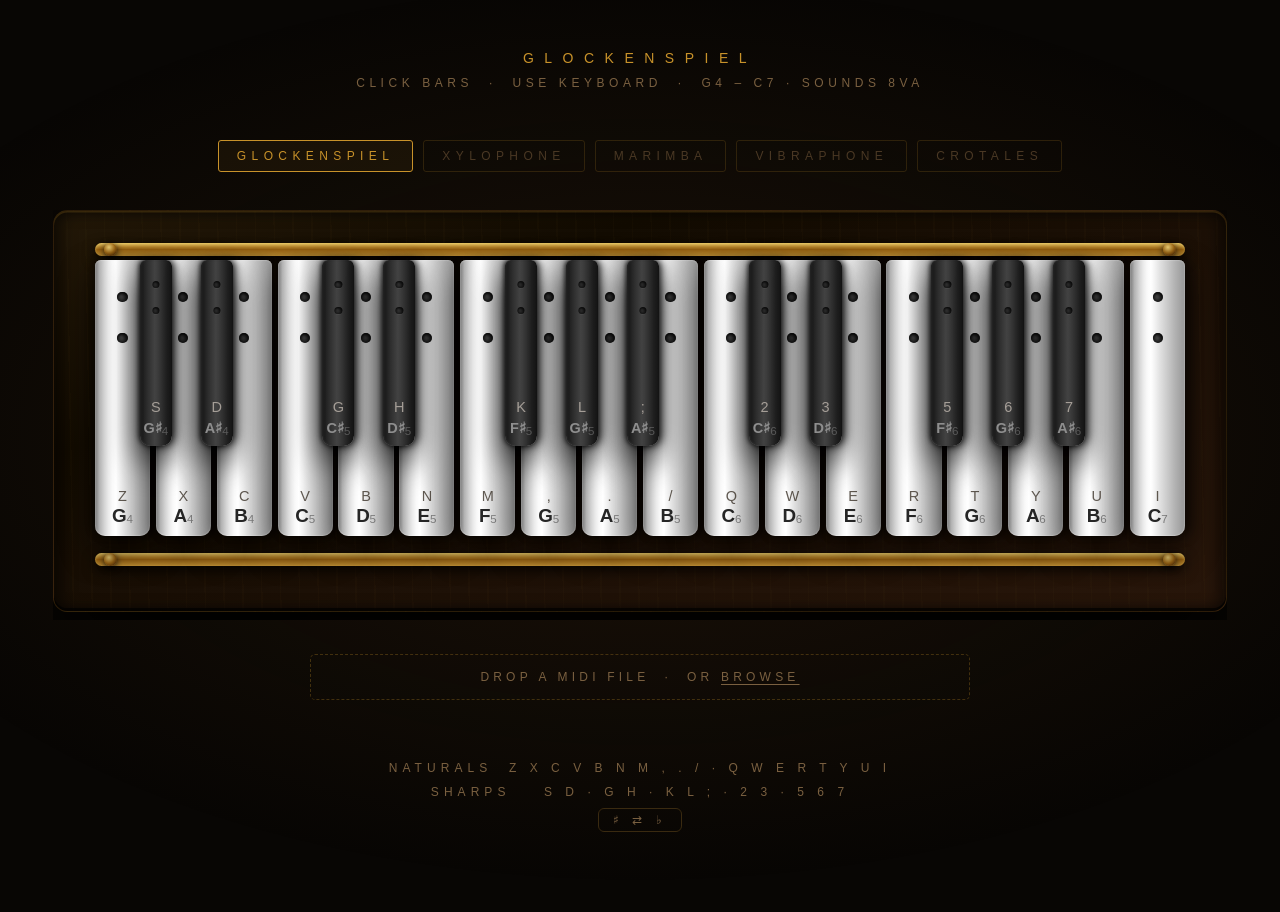
==== commit a750b068: "Merge pull request #7 from tobiowo/claude/new-session-3ugrh7 Sound glockenspiel and crotales an octa" ====
--- a/index.html
+++ b/index.html
@@ -13,7 +13,7 @@
 
   <header>
     <h1>Glockenspiel</h1>
-    <p>Click bars &nbsp;·&nbsp; Use keyboard &nbsp;·&nbsp; G4 – C7</p>
+    <p>Click bars &nbsp;·&nbsp; Use keyboard &nbsp;·&nbsp; G4 – C7<span id="octaveNote"> · sounds 8va</span></p>
   </header>
 
   <div class="mode-selector">
@@ -132,6 +132,7 @@
       { r: 13.34, a: 0.035,t: 0.70 },
     ],
     gain: 0.26, attack: 0.003, reverbMix: 0.09, maxT: 5.6,
+    transpose: 12, // sounds G5–C8 — a real glockenspiel's range
     verb: { dur: 1.8, dec: 3.0 },
   },
   xylophone: {
@@ -193,15 +194,18 @@
     // Table I / Fig. 5). rFn reproduces that measured trend with a linear fit
     // to their data, so low bars ring near 1:2:3.5 and high bars pull flatter —
     // audibly the real instrument's imperfect intonation, not an idealization.
+    // rFn receives the sounding pitch, so with the octave transpose the bars
+    // land almost entirely inside the measured C6–C8 range.
     // Hard mallets give a fast, bright attack; solid bronze gives an
     // exceptionally long, clear ring (players often damp by hand rather than
     // wait it out).
     partials: [
       { r: 1.000, a: 1.00, t: 9.0 },
-      { rFn: m => -0.01054 * m + 2.8807, a: 0.22, t: 4.5 }, // (3,0)/(2,0): ~2.18 (G4) → ~1.87 (C7)
-      { rFn: m => -0.02504 * m + 5.5409, a: 0.07, t: 2.0 }, // (4,0)/(2,0): ~3.86 (G4) → ~3.14 (C7)
+      { rFn: m => -0.01054 * m + 2.8807, a: 0.22, t: 4.5 }, // (3,0)/(2,0): ~2.05 (G5) → ~1.74 (C8)
+      { rFn: m => -0.02504 * m + 5.5409, a: 0.07, t: 2.0 }, // (4,0)/(2,0): ~3.56 (G5) → ~2.84 (C8)
     ],
     gain: 0.23, attack: 0.002, reverbMix: 0.11, maxT: 9.5,
+    transpose: 12, // sounds G5–C8, overlapping the real C6–C8 set
     verb: { dur: 2.6, dec: 2.6 },
   },
 };
@@ -244,10 +248,19 @@
 
 const hz = m => 440 * Math.pow(2, (m - 69) / 12);
 
-function ding(midi) {
+// Velocity → loudness and brightness. vel is MIDI 1–127; keyboard/mouse hits
+// default to 127 so live playing is unchanged. A harder strike is both louder
+// and brighter: real mallets excite more upper partials the harder they hit.
+const velGain   = vel => Math.pow(vel / 127, 1.5);
+const velBright = vel => 0.4 + 0.6 * vel / 127;
+
+function ding(midi, vel = 127) {
   boot();
   const cfg = MODES[currentMode];
-  const f = hz(midi), t = actx.currentTime;
+  // `midi` is the bar; `sm` is the pitch the instrument actually sounds
+  const sm = midi + (cfg.transpose || 0);
+  const f = hz(sm), t = actx.currentTime;
+  const loud = velGain(vel), bright = velBright(vel);
 
   // Retrigger: fade previous voice on this pitch out fast
   const prev = live.get(midi);
@@ -257,7 +270,7 @@
   const damped = currentMode === 'vibraphone' && !pedalDown;
   // mg stays flat at cfg.gain — natural decay is handled by each partial's own
   // envelope. mg is only used for forced damping (retrigger / pedal release).
-  mg.gain.setValueAtTime(cfg.gain, t);
+  mg.gain.setValueAtTime(cfg.gain * loud, t);
   if (damped) mg.gain.setTargetAtTime(0.0001, t, 0.18 / 4); // immediate damp
   if (currentMode === 'vibraphone') vibeVoices.set(midi, mg);
 
@@ -285,7 +298,7 @@
     const noiseFreq = currentMode === 'marimba' ? Math.min(f * 0.6, 500) : f;
     const noiseQ    = currentMode === 'marimba' ? 0.8 : 1.5;
     const noiseDur  = currentMode === 'marimba' ? 0.055 : 0.035;
-    const noiseAmp  = currentMode === 'marimba' ? 0.12 : 0.18;
+    const noiseAmp  = (currentMode === 'marimba' ? 0.12 : 0.18) * bright;
     const nf = actx.createBiquadFilter(); nf.type = 'bandpass'; nf.frequency.value = noiseFreq; nf.Q.value = noiseQ;
     const ng = actx.createGain();
     ng.gain.setValueAtTime(noiseAmp, t); ng.gain.exponentialRampToValueAtTime(0.0001, t + noiseDur);
@@ -293,14 +306,14 @@
     ns.start(t); ns.stop(t + noiseDur + 0.015);
   }
 
-  cfg.partials.forEach(p => {
-    const pr = p.rFn ? p.rFn(midi) : p.r;
+  cfg.partials.forEach((p, i) => {
+    const pr = p.rFn ? p.rFn(sm) : p.r;
     const freq = f * pr;
     if (freq >= actx.sampleRate / 2) return; // above Nyquist — skip to avoid aliasing
     const o = actx.createOscillator(), g = actx.createGain();
     o.type = 'sine'; o.frequency.value = freq;
-    const pa = p.aFn ? p.aFn(midi) : p.a;
-    const pt = p.tFn ? p.tFn(midi) : p.t;
+    const pa = (p.aFn ? p.aFn(sm) : p.a) * (i ? bright : 1);
+    const pt = p.tFn ? p.tFn(sm) : p.t;
     g.gain.setValueAtTime(0, t);
     g.gain.linearRampToValueAtTime(pa, t + cfg.attack);
     g.gain.exponentialRampToValueAtTime(0.0001, t + pt);
@@ -496,6 +509,7 @@
     btn.classList.add('active');
     wrap.dataset.mode = currentMode;
     document.querySelector('header h1').textContent = btn.textContent;
+    document.getElementById('octaveNote').textContent = MODES[currentMode].transpose ? ' · sounds 8va' : '';
 
     // Show pedal hint only for vibraphone
     pedalEl.classList.toggle('visible', currentMode === 'vibraphone');
